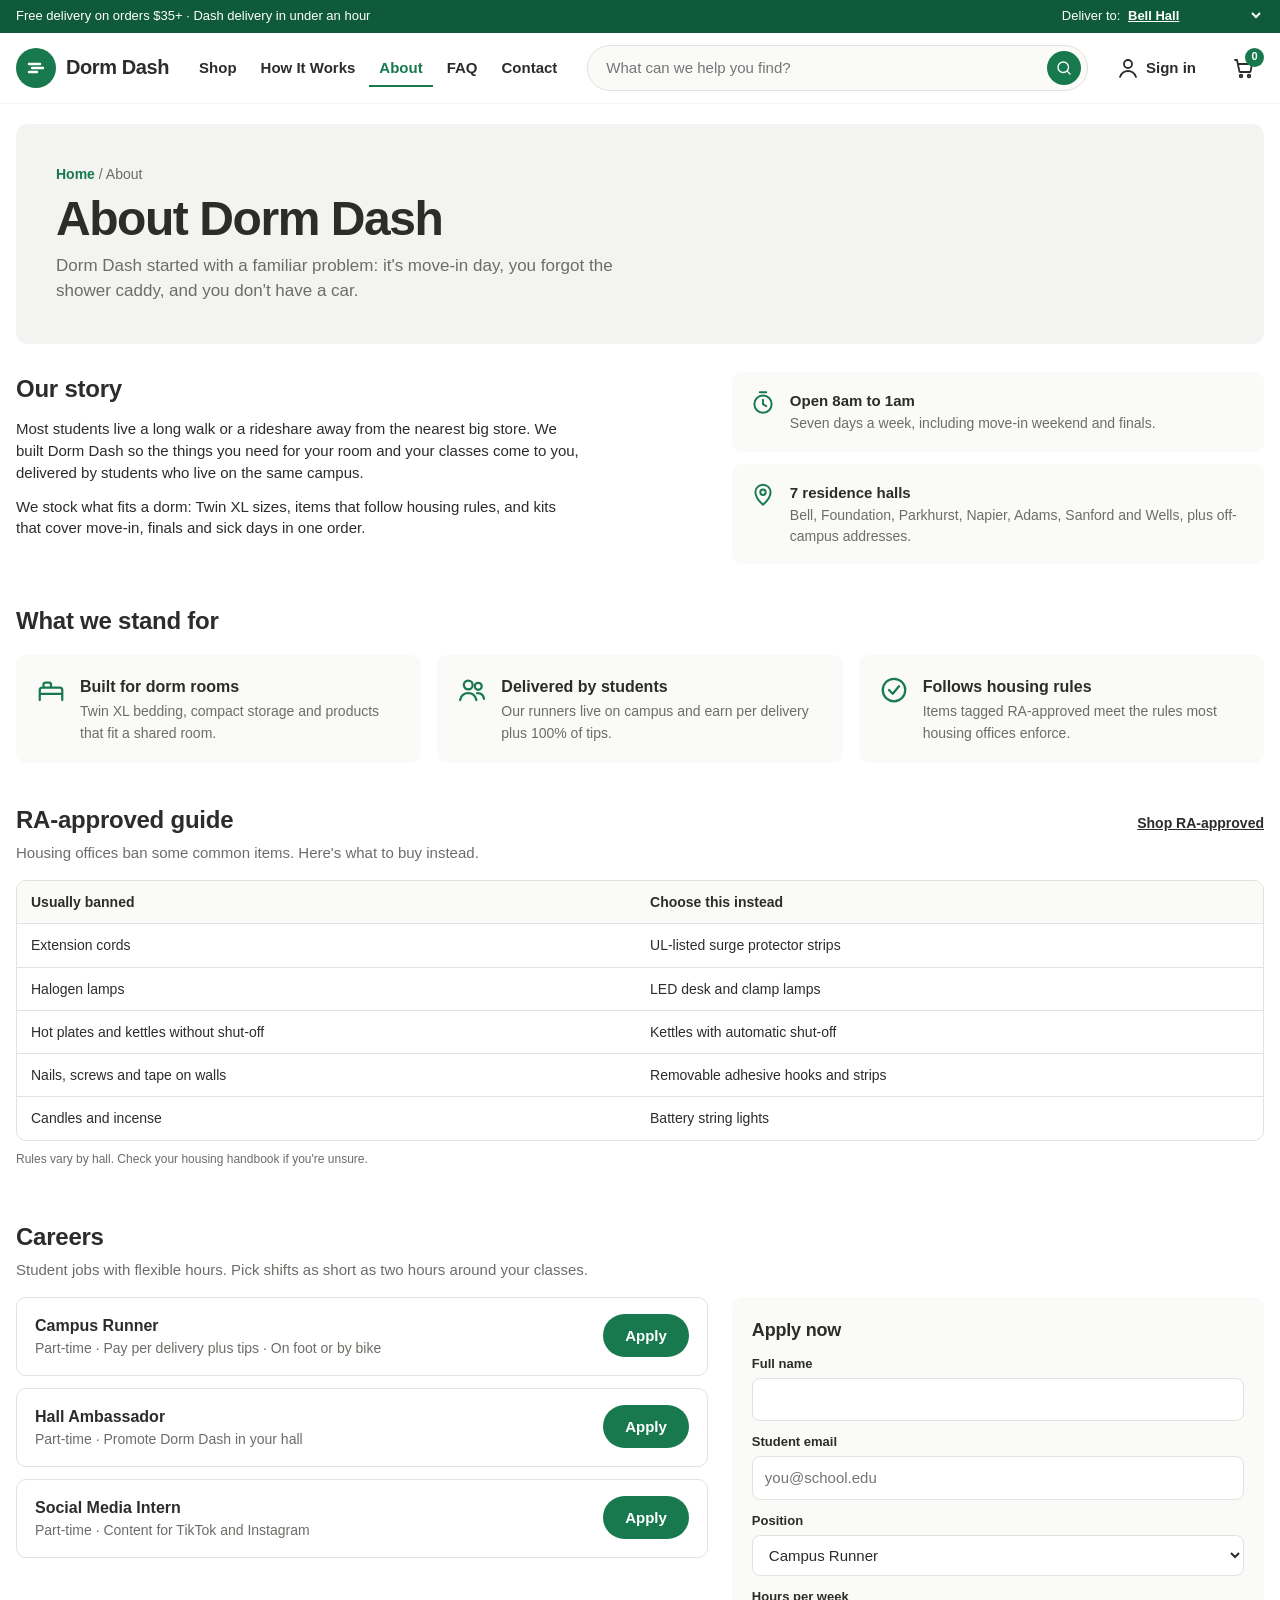
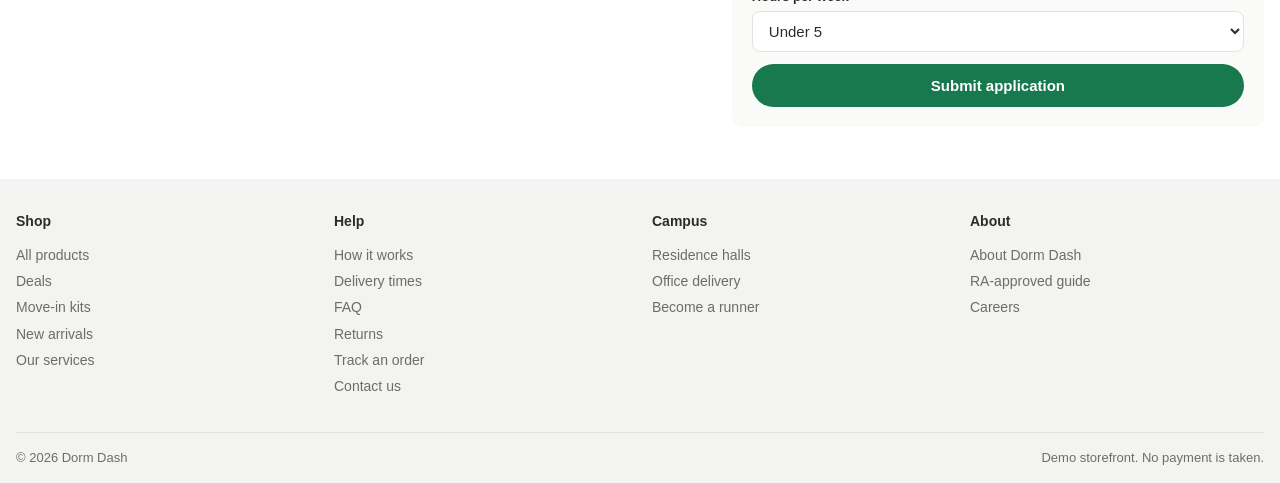
==== about.html @ a3e80024 "Add files via upload" ====
<!doctype html>
<html lang="en">
<head>
<meta charset="utf-8">
<meta name="viewport" content="width=device-width, initial-scale=1, viewport-fit=cover">
<title>About | Dorm Dash</title>
<meta name="description" content="Dorm Dash delivers dorm and office essentials to students, using student runners who live on campus.">
<meta name="theme-color" content="#0F5A39">
<link rel="icon" href="data:image/svg+xml,%3Csvg xmlns='http://www.w3.org/2000/svg' viewBox='0 0 24 24'%3E%3Ccircle cx='12' cy='12' r='12' fill='%2318794E'/%3E%3Cpath d='M5 8h11M8 12h11M5 16h8' stroke='white' stroke-width='2.4' stroke-linecap='round'/%3E%3C/svg%3E">
<link rel="stylesheet" href="style.css?v=3">
</head>
<body data-page="about">

<div class="util">
  <div class="wrap">
    <span class="promo">Free delivery on orders $35+ · Dash delivery in under an hour</span>
    <span><label for="hall">Deliver to:</label> <select id="hall"></select></span>
  </div>
</div>

<header>
  <div class="wrap head">
    <a class="logo" href="index.html" aria-label="Dorm Dash home">
      <span class="mark"><svg viewBox="0 0 24 24" fill="none" stroke="#fff" stroke-width="2.4" stroke-linecap="round" aria-hidden="true"><path d="M5 8h11M8 12h11M5 16h8"/></svg></span>
      <b>Dorm Dash</b>
    </a>
    <nav class="nav" id="nav" aria-label="Main"><a href="products.html">Shop</a><a href="how-it-works.html">How It Works</a><a href="about.html" aria-current="page">About</a><a href="faq.html">FAQ</a><a href="contact.html">Contact</a></nav>
    <form class="search" id="searchForm" role="search">
      <label for="q" class="sr">Search products</label>
      <input id="q" type="search" placeholder="What can we help you find?" autocomplete="off">
      <button aria-label="Search"><svg class="icon" style="width:18px;height:18px" viewBox="0 0 24 24" aria-hidden="true"><circle cx="11" cy="11" r="7"/><path d="m20 20-3.5-3.5"/></svg></button>
    </form>
    <button class="acct" id="acct"><svg class="icon" viewBox="0 0 24 24" aria-hidden="true"><circle cx="12" cy="8" r="4"/><path d="M4 21c1.5-4 4.5-6 8-6s6.5 2 8 6"/></svg><span id="acctLabel">Sign in</span></button>
    <button class="cart-btn" id="openCart" aria-label="Open cart"><svg class="icon" viewBox="0 0 24 24" aria-hidden="true"><path d="M3 4h2l2.4 11.2a1 1 0 0 0 1 .8h9.2a1 1 0 0 0 1-.8L20 8H6.2"/><circle cx="9" cy="20" r="1.3"/><circle cx="17" cy="20" r="1.3"/></svg><span class="count num" id="cartCount">0</span></button>
    <button class="menu-btn" id="menuBtn" aria-label="Menu" aria-expanded="false" aria-controls="nav"><svg class="icon" viewBox="0 0 24 24" aria-hidden="true"><path d="M4 7h16M4 12h16M4 17h16"/></svg></button>
  </div>
</header>

<main class="wrap">
<section class="phero">
  <div class="crumb"><a href="index.html">Home</a> / About</div>
  <h1>About Dorm Dash</h1>
  <p class="lede">Dorm Dash started with a familiar problem: it's move-in day, you forgot the shower caddy, and you don't have a car.</p>
</section>

<section class="sec" id="story">
  <div class="split">
    <div class="prose">
      <h2 style="font-size:24px">Our story</h2>
      <p>Most students live a long walk or a rideshare away from the nearest big store. We built Dorm Dash so the things you need for your room and your classes come to you, delivered by students who live on the same campus.</p>
      <p>We stock what fits a dorm: Twin XL sizes, items that follow housing rules, and kits that cover move-in, finals and sick days in one order.</p>
    </div>
    <div class="stack">
      <div class="info"><svg class="icon" viewBox="0 0 24 24" aria-hidden="true"><circle cx="12" cy="13" r="8"/><path d="M12 9v4l3 2M9 2h6"/></svg><div><b>Open 8am to 1am</b><span>Seven days a week, including move-in weekend and finals.</span></div></div>
      <div class="info"><svg class="icon" viewBox="0 0 24 24" aria-hidden="true"><path d="M12 21s-7-6.2-7-11.5a7 7 0 0 1 14 0C19 14.8 12 21 12 21z"/><circle cx="12" cy="9.5" r="2.5"/></svg><div><b>7 residence halls</b><span>Bell, Foundation, Parkhurst, Napier, Adams, Sanford and Wells, plus off-campus addresses.</span></div></div>
    </div>
  </div>
</section>

<section class="sec">
  <div class="sec-head"><h2>What we stand for</h2></div>
  <div class="values">
    <div class="perk"><svg class="icon" viewBox="0 0 24 24" aria-hidden="true"><path d="M3 18v-6a2 2 0 0 1 2-2h14a2 2 0 0 1 2 2v6M3 15h18M3 18v2M21 18v2M6 10V7.5A1.5 1.5 0 0 1 7.5 6h3A1.5 1.5 0 0 1 12 7.5V10"/></svg><div><b>Built for dorm rooms</b><span>Twin XL bedding, compact storage and products that fit a shared room.</span></div></div>
    <div class="perk"><svg class="icon" viewBox="0 0 24 24" aria-hidden="true"><circle cx="9" cy="8" r="3.5"/><path d="M2.5 20c.8-3.6 3.4-5.5 6.5-5.5s5.7 1.9 6.5 5.5"/><circle cx="17" cy="9" r="2.8"/><path d="M16 14.6c2.8-.2 5 1.4 5.6 4.4"/></svg><div><b>Delivered by students</b><span>Our runners live on campus and earn per delivery plus 100% of tips.</span></div></div>
    <div class="perk"><svg class="icon" viewBox="0 0 24 24" aria-hidden="true"><circle cx="12" cy="12" r="9"/><path d="m8 12 3 3 5-6"/></svg><div><b>Follows housing rules</b><span>Items tagged RA-approved meet the rules most housing offices enforce.</span></div></div>
  </div>
</section>

<section class="sec" id="ra">
  <div class="sec-head"><div><h2>RA-approved guide</h2><p>Housing offices ban some common items. Here's what to buy instead.</p></div><a href="products.html?view=ra">Shop RA-approved</a></div>
  <div class="tbl"><table>
    <thead><tr><th>Usually banned</th><th>Choose this instead</th></tr></thead>
    <tbody>
      <tr><td>Extension cords</td><td>UL-listed surge protector strips</td></tr>
      <tr><td>Halogen lamps</td><td>LED desk and clamp lamps</td></tr>
      <tr><td>Hot plates and kettles without shut-off</td><td>Kettles with automatic shut-off</td></tr>
      <tr><td>Nails, screws and tape on walls</td><td>Removable adhesive hooks and strips</td></tr>
      <tr><td>Candles and incense</td><td>Battery string lights</td></tr>
    </tbody></table></div>
  <p class="note" style="margin-top:10px">Rules vary by hall. Check your housing handbook if you're unsure.</p>
</section>

<section class="sec" id="careers">
  <div class="sec-head"><div><h2>Careers</h2><p>Student jobs with flexible hours. Pick shifts as short as two hours around your classes.</p></div></div>
  <div class="split">
    <div class="roles">
      <div class="role"><div><b>Campus Runner</b><span>Part-time · Pay per delivery plus tips · On foot or by bike</span></div><button class="pill green" data-role="Campus Runner">Apply</button></div>
      <div class="role"><div><b>Hall Ambassador</b><span>Part-time · Promote Dorm Dash in your hall</span></div><button class="pill green" data-role="Hall Ambassador">Apply</button></div>
      <div class="role"><div><b>Social Media Intern</b><span>Part-time · Content for TikTok and Instagram</span></div><button class="pill green" data-role="Social Media Intern">Apply</button></div>
    </div>
    <form class="form panel demo" id="apply" novalidate data-ok="Application received. We'll email you about a quick interview within a few days.">
      <h3 style="font-size:18px">Apply now</h3>
      <div class="field"><label for="rName">Full name</label><input id="rName" required autocomplete="name"></div>
      <div class="field"><label for="rEmail">Student email</label><input id="rEmail" type="email" required placeholder="you@school.edu"></div>
      <div class="field"><label for="rRole">Position</label><select id="rRole"><option>Campus Runner</option><option>Hall Ambassador</option><option>Social Media Intern</option></select></div>
      <div class="field"><label for="rHours">Hours per week</label><select id="rHours"><option>Under 5</option><option>5–10</option><option>10–15</option><option>15+</option></select></div>
      <button class="pill green">Submit application</button>
      <div class="ok" role="status" hidden></div>
    </form>
  </div>
</section>
</main>

<footer>
  <div class="wrap">
    <div class="fcols">
      <div><h4>Shop</h4><a href="products.html">All products</a><a href="products.html?view=deals">Deals</a><a href="products.html?cat=kits">Move-in kits</a><a href="products.html?view=new">New arrivals</a><a href="products.html#services">Our services</a></div>
      <div><h4>Help</h4><a href="how-it-works.html">How it works</a><a href="how-it-works.html#times">Delivery times</a><a href="faq.html">FAQ</a><a href="faq.html#returns">Returns</a><a href="contact.html#track">Track an order</a><a href="contact.html">Contact us</a></div>
      <div><h4>Campus</h4><a href="how-it-works.html#halls">Residence halls</a><a href="how-it-works.html#office">Office delivery</a><a href="about.html#careers">Become a runner</a></div>
      <div><h4>About</h4><a href="about.html">About Dorm Dash</a><a href="about.html#ra">RA-approved guide</a><a href="about.html#careers">Careers</a></div>
    </div>
    <div class="fbase"><span>© 2026 Dorm Dash</span><span>Demo storefront. No payment is taken.</span></div>
  </div>
</footer>

<div class="scrim" id="scrim"></div>
<div class="drawer-clip">
<aside class="drawer" id="drawer" aria-label="Cart" aria-hidden="true">
  <div class="d-head"><h2 id="dTitle">Cart</h2><button class="x" id="closeCart" aria-label="Close">×</button></div>
  <div class="d-body" id="dBody"></div>
  <div class="d-foot" id="dFoot"></div>
</aside>
</div>
<nav class="tabbar" aria-label="Quick links"><a class="tab" href="index.html"><svg class="icon" viewBox="0 0 24 24" aria-hidden="true"><path d="M3 11l9-7 9 7v9a1 1 0 0 1-1 1h-5v-6h-6v6H4a1 1 0 0 1-1-1z"/></svg>Home</a><a class="tab" href="products.html"><svg class="icon" viewBox="0 0 24 24" aria-hidden="true"><rect x="3" y="3" width="7" height="7" rx="1.5"/><rect x="14" y="3" width="7" height="7" rx="1.5"/><rect x="3" y="14" width="7" height="7" rx="1.5"/><rect x="14" y="14" width="7" height="7" rx="1.5"/></svg>Shop</a><a class="tab" href="faq.html"><svg class="icon" viewBox="0 0 24 24" aria-hidden="true"><circle cx="12" cy="12" r="9"/><path d="M9.5 9.5a2.5 2.5 0 1 1 3.5 2.3c-.7.3-1 .9-1 1.7M12 17h.01"/></svg>Help</a><a class="tab" href="contact.html#track"><svg class="icon" viewBox="0 0 24 24" aria-hidden="true"><path d="M3 7h11v9H3zM14 10h4l3 3v3h-7"/><circle cx="7" cy="18" r="2"/><circle cx="17" cy="18" r="2"/></svg>Orders</a><button class="tab" id="tabCart" aria-label="Open cart"><svg class="icon" viewBox="0 0 24 24" aria-hidden="true"><path d="M3 4h2l2.4 11.2a1 1 0 0 0 1 .8h9.2a1 1 0 0 0 1-.8L20 8H6.2"/><circle cx="9" cy="20" r="1.3"/><circle cx="17" cy="20" r="1.3"/></svg>Cart<span class="count num" id="tabCount">0</span></button></nav>
<div class="toast" id="toast" role="status" aria-live="polite"></div>

<script src="app.js?v=3"></script>
</body>
</html>
---- style.css ----
/* Dorm Dash styles. Layout: big-box retail pattern — utility strip, header with wide search, promo banners, category circles, deals rail, filter sidebar + product grid, gray footer */
:root{
  color-scheme:light;
  --bg:#FFFFFF; --gray-1:#FAFAF8; --gray-2:#F3F4F1; --gray-3:#E1E3DE; --text:#2B2D2A; --muted:#6B6E68;
  --green:#18794E; --green-dark:#0F5A39; --green-soft:#E4F2EA; --on-green:#FFFFFF;
  --star:#2B2D2A; --sale:#18794E; --focus:#18794E;
  --shadow:0 2px 10px rgba(30,35,30,.10);
  --f:"Helvetica Neue",Helvetica,Arial,system-ui,sans-serif;
}

*{box-sizing:border-box}
body{background:var(--bg);color:var(--text);font-family:var(--f);font-size:15px;line-height:1.45}
h1,h2,h3{margin:0;text-wrap:balance;letter-spacing:-.01em}
a{color:inherit}
button,input,select{font:inherit;color:inherit}
:focus-visible{outline:2px solid var(--focus);outline-offset:2px}
.wrap{max-width:1280px;margin-inline:auto;padding-inline:16px}
.num{font-variant-numeric:tabular-nums}
.sr{position:absolute;width:1px;height:1px;overflow:hidden;clip:rect(0 0 0 0)}

/* Utility strip */
.util{background:var(--green-dark);color:#fff;font-size:13px}
.util .wrap{display:flex;justify-content:space-between;gap:12px;padding-block:7px;flex-wrap:wrap}
.util select{background:transparent;border:0;color:#fff;font-weight:700;cursor:pointer;text-decoration:underline;padding:0}
.util select option{color:#222}

/* Header */
header{position:sticky;top:env(safe-area-inset-top,0px);z-index:30;background:var(--bg);border-bottom:1px solid var(--gray-2)}
.head{display:flex;align-items:center;gap:20px;padding-block:12px}
.logo{display:flex;align-items:center;gap:10px;text-decoration:none;flex:none}
.mark{width:40px;height:40px;border-radius:50%;background:var(--green);display:grid;place-items:center}
.mark svg{width:24px;height:24px}
.logo b{font-size:20px;font-weight:800;letter-spacing:-.02em;color:var(--text)}
.nav{display:flex;gap:4px}
.nav a{text-decoration:none;font-weight:600;padding:8px 10px;border-radius:6px;white-space:nowrap}
.nav a:hover{background:var(--gray-1)}
.search{flex:1;display:flex;align-items:center;background:var(--gray-1);border:1px solid var(--gray-3);border-radius:999px;padding:0 6px 0 18px;min-width:0}
.search input{flex:1;border:0;background:transparent;padding:11px 0;outline:none;min-width:0}
.search button{border:0;background:var(--green);color:var(--on-green);width:34px;height:34px;border-radius:50%;display:grid;place-items:center;cursor:pointer}
.search:focus-within{border-color:var(--green)}
.acct,.cart-btn{display:flex;align-items:center;gap:6px;background:none;border:0;cursor:pointer;font-weight:600;padding:8px;border-radius:6px;flex:none;text-decoration:none}
.acct:hover,.cart-btn:hover{background:var(--gray-1)}
.cart-btn{position:relative}
.cart-btn .count{position:absolute;top:0;right:0;background:var(--green);color:var(--on-green);font-size:11px;font-weight:800;min-width:19px;height:19px;border-radius:999px;display:grid;place-items:center;padding:0 4px}
.icon{width:24px;height:24px;fill:none;stroke:currentColor;stroke-width:1.8;stroke-linecap:round;stroke-linejoin:round}
@media (max-width:640px){.head{flex-wrap:wrap;gap:10px}.search{order:5;flex-basis:100%}.acct span{display:none}.logo{margin-right:auto}}

/* Hero banners */
.banners{display:grid;grid-template-columns:2fr 1fr;gap:16px;padding-block:20px}
.ban{border-radius:12px;padding:clamp(22px,4vw,44px);display:flex;flex-direction:column;justify-content:center;gap:12px;min-height:240px;position:relative;overflow:hidden;min-width:0}
.ban.main{background:var(--green);color:var(--on-green)}
.ban.side{background:var(--gray-2)}
.ban .kicker{font-size:13px;font-weight:700;letter-spacing:.06em;text-transform:uppercase;opacity:.9}
.ban h1{font-size:clamp(32px,4.6vw,56px);font-weight:800;line-height:1;letter-spacing:-.03em;max-width:13ch}
.ban h2{font-size:clamp(24px,2.6vw,32px);font-weight:800;line-height:1.05}
.ban p{margin:0;max-width:40ch;opacity:.92}
.ban .deco{position:absolute;right:-40px;bottom:-40px;width:240px;height:240px;border-radius:50%;border:34px solid rgba(255,255,255,.14)}
.ban .deco.two{right:60px;bottom:-110px;width:180px;height:180px;border-width:24px}
.pill{align-self:flex-start;border:0;border-radius:999px;padding:11px 22px;font-weight:700;cursor:pointer;text-decoration:none}
.pill.white{background:#fff;color:#14552F}
.pill.green{background:var(--green);color:var(--on-green)}
.pill:hover{filter:brightness(.95)}
@media (max-width:760px){.banners{grid-template-columns:1fr}.ban{min-height:0}}

/* Section heads */
.sec{padding-block:20px}
.sec-head{display:flex;justify-content:space-between;align-items:baseline;gap:12px;margin-bottom:16px}
.sec-head h2{font-size:24px;font-weight:800}
.sec-head a{font-weight:600;font-size:14px}

/* Category circles */
.circles{display:grid;grid-template-columns:repeat(8,1fr);gap:12px;overflow-x:auto}
.circ{display:grid;justify-items:center;gap:8px;background:none;border:0;cursor:pointer;text-align:center;font-weight:600;font-size:14px;min-width:84px}
.circ .disc{width:100%;max-width:120px;aspect-ratio:1;border-radius:50%;background:var(--gray-1);display:grid;place-items:center;transition:background .15s}
.circ .disc svg{width:42%;height:42%;fill:none;stroke:var(--green);stroke-width:1.5;stroke-linecap:round;stroke-linejoin:round}
.circ:hover .disc,.circ[aria-pressed="true"] .disc{background:var(--green-soft)}
.circ[aria-pressed="true"]{text-decoration:underline;text-underline-offset:4px}
@media (max-width:860px){.circles{grid-template-columns:repeat(8,96px);padding-bottom:6px}}

/* Deals rail */
.rail{display:grid;grid-auto-flow:column;grid-auto-columns:minmax(200px,1fr);gap:16px;overflow-x:auto;padding-bottom:8px;scroll-snap-type:x mandatory}
.rail .card{scroll-snap-align:start}
.rail,.circles,.tbl{contain:paint}

/* Shop layout */
.shop{display:grid;grid-template-columns:230px 1fr;gap:28px;padding-block:12px 40px}
.filters{display:grid;gap:22px;align-content:start;position:sticky;top:90px}
.filters h3{font-size:15px;font-weight:800;margin-bottom:10px}
.fopt{display:flex;align-items:center;gap:10px;padding:5px 0;cursor:pointer;font-size:14px}
.fopt input{accent-color:var(--green);width:17px;height:17px}
.fopt .n{color:var(--muted);margin-left:auto;font-size:13px}
.results-bar{display:flex;justify-content:space-between;align-items:center;gap:12px;margin-bottom:16px;flex-wrap:wrap}
.results-bar h2{font-size:22px;font-weight:800}
.results-bar .count{color:var(--muted);font-size:14px;font-weight:400;margin-left:6px}
.sort{display:flex;align-items:center;gap:8px;font-size:14px}
.sort select{border:1px solid var(--gray-3);border-radius:8px;padding:8px 10px;background:var(--bg)}
.grid{display:grid;grid-template-columns:repeat(auto-fill,minmax(200px,1fr));gap:24px 18px}
@media (max-width:860px){
  .shop{grid-template-columns:1fr}
  .filters{position:static;grid-template-columns:1fr 1fr;gap:14px;background:var(--gray-1);border-radius:10px;padding:14px}
}
@media (max-width:480px){.grid{grid-template-columns:1fr 1fr;gap:20px 12px}}

/* Product card */
.card{display:flex;flex-direction:column;gap:6px;min-width:0}
.img{aspect-ratio:1;max-width:100%;background:var(--gray-1);border-radius:8px;display:grid;place-items:center;position:relative}
.img svg{width:44%;height:44%;fill:none;stroke:var(--text);stroke-width:1.2;stroke-linecap:round;stroke-linejoin:round;opacity:.75}
.img svg.art{width:82%;height:82%;fill:none;stroke:none;opacity:1}
.line .mini svg.art{width:60px;height:60px;fill:none;stroke:none}
.flag{position:absolute;left:8px;top:8px;font-size:11px;font-weight:700;padding:3px 7px;border-radius:4px;background:var(--bg);border:1px solid var(--gray-3)}
.flag.ra{border-color:var(--green);color:var(--green)}
.spec{position:absolute;left:8px;bottom:8px;font-size:11px;color:var(--muted);background:var(--bg);padding:2px 6px;border-radius:4px}
.price{display:flex;align-items:baseline;gap:8px;flex-wrap:wrap;margin-top:4px}
.price b{font-size:19px;font-weight:800}
.price b.sale{color:var(--sale)}
.price s{color:var(--muted);font-size:13px}
.price .tag{font-size:12px;font-weight:700;color:var(--sale)}
.card h3{font-size:14px;font-weight:400;line-height:1.35}
.card .desc{margin:0;font-size:12px;color:var(--muted);line-height:1.4;display:-webkit-box;-webkit-line-clamp:3;-webkit-box-orient:vertical;overflow:hidden}
.card .brand{font-size:12px;color:var(--muted)}
.stars{display:flex;align-items:center;gap:6px;font-size:12px;color:var(--muted)}
.stars .s{position:relative;font-size:13px;letter-spacing:1px;color:var(--gray-3);line-height:1}
.stars .s i{position:absolute;inset:0;overflow:hidden;color:var(--star);font-style:normal;white-space:nowrap}
.ship{font-size:12px;color:var(--muted)}
.ship b{color:var(--text)}
.add{margin-top:6px;border:0;background:var(--green);color:var(--on-green);font-weight:700;border-radius:999px;padding:10px;cursor:pointer;width:100%}
.add:hover{background:var(--green-dark);color:#fff}
.add.done{background:var(--text);color:var(--bg)}
.empty{grid-column:1/-1;padding:40px 16px;text-align:center;color:var(--muted);background:var(--gray-1);border-radius:10px}

/* Perks */
.perks{display:grid;grid-template-columns:repeat(3,1fr);gap:16px}
.perk{background:var(--gray-1);border-radius:10px;padding:20px;display:flex;gap:14px;align-items:flex-start;min-width:0}
.perk .icon{color:var(--green);flex:none;width:30px;height:30px}
.perk b{display:block;font-size:16px;margin-bottom:2px}
.perk span{color:var(--muted);font-size:14px}
@media (max-width:760px){.perks{grid-template-columns:1fr}}

footer{background:var(--gray-2);margin-top:32px}
.fcols{display:grid;grid-template-columns:repeat(4,1fr);gap:24px;padding-block:32px}
.fcols h4{margin:0 0 10px;font-size:14px}
.fcols a{display:block;text-decoration:none;color:var(--muted);font-size:14px;padding:3px 0}
.fcols a:hover{color:var(--text);text-decoration:underline}
.fbase{border-top:1px solid var(--gray-3);padding-block:16px;font-size:13px;color:var(--muted);display:flex;justify-content:space-between;gap:12px;flex-wrap:wrap}
@media (max-width:640px){.fcols{grid-template-columns:1fr 1fr}}

/* Drawer */
.scrim{position:fixed;inset:0;background:rgba(10,14,10,.5);z-index:40;opacity:0;pointer-events:none;transition:opacity .2s}
.scrim.open{opacity:1;pointer-events:auto}
.drawer-clip{position:fixed;inset:0;overflow:hidden;pointer-events:none;z-index:50}
.drawer{position:absolute;pointer-events:auto;top:0;right:0;bottom:0;width:min(440px,100%);background:var(--bg);z-index:50;display:flex;flex-direction:column;transform:translateX(105%);transition:transform .25s ease;box-shadow:var(--shadow);padding-top:env(safe-area-inset-top,0px);padding-bottom:env(safe-area-inset-bottom,0px)}
.drawer.open{transform:none}
.d-head{display:flex;justify-content:space-between;align-items:center;padding:16px 20px;border-bottom:1px solid var(--gray-2)}
.d-head h2{font-size:20px;font-weight:800}
.x{border:0;background:var(--gray-1);border-radius:50%;width:36px;height:36px;cursor:pointer;font-size:20px;line-height:1}
.d-body{flex:1;overflow-y:auto;padding:16px 20px;display:grid;gap:16px;align-content:start}
.d-foot{border-top:1px solid var(--gray-2);padding:16px 20px;display:grid;gap:12px;background:var(--gray-1)}
.line{display:grid;grid-template-columns:64px 1fr auto;gap:12px;align-items:start;padding-bottom:16px;border-bottom:1px solid var(--gray-2)}
.line .mini{width:64px;height:64px;border-radius:6px;background:var(--gray-1);display:grid;place-items:center}
.line .mini svg{width:30px;height:30px;fill:none;stroke:var(--text);stroke-width:1.4;stroke-linecap:round;stroke-linejoin:round}
.line b{font-size:14px;font-weight:600;display:block;line-height:1.3}
.line .unit{font-size:12px;color:var(--muted)}
.qty{display:flex;align-items:center;border:1px solid var(--gray-3);border-radius:999px;margin-top:8px;width:max-content}
.qty button{border:0;background:transparent;width:32px;height:30px;cursor:pointer;font-weight:700}
.qty span{min-width:22px;text-align:center;font-size:13px}
.line-total{font-weight:800;font-size:15px}
.progress{background:var(--green-soft);border-radius:8px;padding:12px 14px;font-size:14px}
.pbar{height:6px;border-radius:3px;background:var(--gray-3);margin-top:8px;overflow:hidden}
.pbar i{display:block;height:100%;background:var(--green);transition:width .3s}
.speed{display:grid;grid-template-columns:1fr 1fr;gap:8px}
.speed label{border:1.5px solid var(--gray-3);background:var(--bg);border-radius:8px;padding:10px 12px;cursor:pointer;font-size:13px;display:grid;gap:2px;position:relative}
.speed input{position:absolute;opacity:0;pointer-events:none}
.speed label:has(input:checked){border-color:var(--green);box-shadow:inset 0 0 0 1px var(--green)}
.speed label:has(input:focus-visible){outline:2px solid var(--focus);outline-offset:2px}
.speed b{font-size:14px}
.note{font-size:12px;color:var(--muted)}
.sum{display:grid;gap:4px;font-size:14px}
.sum div{display:flex;justify-content:space-between}
.sum .total{font-weight:800;font-size:18px;margin-top:6px;padding-top:8px;border-top:1px solid var(--gray-3)}
.wide{width:100%;justify-content:center;display:flex;padding:13px}
.ghost{background:var(--bg);color:var(--text);border:1.5px solid var(--gray-3)}
.form{display:grid;gap:12px}
.field{display:grid;gap:4px}
.field label{font-size:13px;font-weight:700}
.field input,.field select{border:1.5px solid var(--gray-3);border-radius:8px;padding:10px 12px;background:var(--bg);width:100%}
.field input:focus,.field select:focus{border-color:var(--green);outline:none}
.err{color:#C0392B;font-size:12px}
.row2{display:grid;grid-template-columns:1.4fr 1fr;gap:10px}
.confirm{text-align:center;padding:20px 4px;display:grid;gap:10px;justify-items:center}
.confirm .check{width:60px;height:60px;border-radius:50%;background:var(--green);display:grid;place-items:center;color:var(--on-green);font-size:30px}
.confirm h3{font-size:24px;font-weight:800}
.slip{width:100%;text-align:left;background:var(--gray-1);border-radius:8px;padding:14px;display:grid;gap:6px;font-size:14px}
.slip div{display:flex;justify-content:space-between;gap:12px}


/* Lock the page to the screen width (no sideways drift on phones) */
html,body{max-width:100%;overflow-x:hidden;overscroll-behavior-x:none}
@supports (overflow:clip){html,body{overflow-x:clip}}
.drawer{visibility:hidden;transition:transform .25s ease,visibility 0s linear .25s}
.drawer.open{visibility:visible;transition:transform .25s ease,visibility 0s}

/* Phone + laptop tuning */
.tabbar,.filter-btn{display:none}
@media (min-width:1200px){.grid{grid-template-columns:repeat(5,1fr)}}
@media (max-width:960px){
  .tabbar{display:grid;grid-template-columns:repeat(5,1fr);position:fixed;left:0;right:0;bottom:0;z-index:35;background:var(--bg);border-top:1px solid var(--gray-3);padding:6px 4px calc(6px + env(safe-area-inset-bottom,0px));box-shadow:0 -2px 10px rgba(30,35,30,.06)}
  .tab{display:grid;justify-items:center;gap:2px;font-size:11px;font-weight:600;color:var(--muted);text-decoration:none;background:none;border:0;padding:4px 0;cursor:pointer;position:relative;min-height:44px}
  .tab .icon{width:23px;height:23px;color:var(--text)}
  .tab .count{position:absolute;top:0;left:calc(50% + 4px);background:var(--green);color:var(--on-green);font-size:10px;font-weight:800;min-width:17px;height:17px;border-radius:999px;display:grid;place-items:center;padding:0 4px}
  body{padding-bottom:calc(66px + env(safe-area-inset-bottom,0px))}
  .toast{bottom:calc(84px + env(safe-area-inset-bottom,0px))}
}
@media (max-width:860px){
  .filter-btn{display:inline-flex;align-items:center;gap:6px;padding:8px 16px}
  .filters{display:none}
  .filters.show{display:grid}
  .results-bar h2{flex-basis:100%}
  .results-bar{gap:10px}
}
@media (max-width:640px){
  .util .promo{display:none}
  .util .wrap{justify-content:center}
  .head{padding-block:10px}
  .mark{width:34px;height:34px}
  .logo b{font-size:18px}
  .cart-btn{display:none}
  .banners{padding-block:12px;gap:12px}
  .ban{padding:22px;gap:10px}
  .ban h1{font-size:34px}
  .ban .deco{width:150px;height:150px;border-width:22px;right:-50px;bottom:-50px}
  .ban .deco.two{display:none}
  .sec{padding-block:14px}
  .sec-head{margin-bottom:12px}
  .sec-head h2{font-size:20px}
  .circles{grid-template-columns:repeat(8,74px);gap:10px}
  .circ{min-width:74px;font-size:12px}
  .rail{grid-auto-columns:46%;gap:12px}
  .card .desc{-webkit-line-clamp:2}
  .price b{font-size:17px}
  .card h3{font-size:13px}
  .add{padding:11px 8px}
  .results-bar h2{font-size:19px}
  .qty button{width:40px;height:36px}
  .perk{padding:16px}
  .fcols{padding-block:24px;gap:20px}
  .fcols a{padding:6px 0}
  input,select,textarea{font-size:16px!important}
  .page{padding-block:16px 32px}
  .panel{padding:16px}
}

/* Info pages */
.page{padding-block:24px 40px}
.page > *{max-width:880px}
.crumb{font-size:14px;color:var(--muted);margin-bottom:14px}
.crumb a{color:var(--green);font-weight:600;text-decoration:none}
.crumb a:hover{text-decoration:underline}
.page h1{font-size:clamp(28px,4vw,40px);font-weight:800;margin-bottom:10px}
.page .lede{color:var(--muted);font-size:17px;max-width:62ch;margin:0 0 24px}
.page h2{font-size:20px;font-weight:800;margin:30px 0 10px}
.page p,.page li{max-width:68ch}
.page ul{padding-left:20px;display:grid;gap:8px}
.tbl{overflow-x:auto;border:1px solid var(--gray-3);border-radius:10px}
.tbl table{border-collapse:collapse;width:100%;font-size:14px;min-width:460px}
.tbl th,.tbl td{text-align:left;padding:11px 14px;border-bottom:1px solid var(--gray-3)}
.tbl tr:last-child td{border-bottom:0}
.tbl th{background:var(--gray-1);font-weight:700}
.hall-list{display:grid;grid-template-columns:repeat(auto-fill,minmax(210px,1fr));gap:12px}
.hall{background:var(--gray-1);border-radius:10px;padding:16px;display:grid;gap:6px;align-content:start}
.hall b{font-size:16px}
.hall span{color:var(--muted);font-size:14px}
.hall.sel{box-shadow:inset 0 0 0 2px var(--green)}
.hall .pill{padding:8px 16px;font-size:14px;margin-top:6px}
.panel{background:var(--gray-1);border-radius:12px;padding:20px;max-width:540px}
.ok{background:var(--green-soft);color:var(--text);border-radius:8px;padding:12px 14px;font-size:14px}
.ok.bad{background:#FCE9E6;color:#8A2318}
.track-steps{display:grid;grid-template-columns:repeat(4,1fr);gap:6px;margin-top:12px}
.track-steps span{font-size:12px;color:var(--muted);border-top:4px solid var(--gray-3);padding-top:6px}
.track-steps span.on{border-color:var(--green);color:var(--text);font-weight:700}
.order-card{background:var(--bg);border:1px solid var(--gray-3);border-radius:10px;padding:16px;display:grid;gap:4px;margin-top:12px}
.roles{display:grid;gap:12px}
.role{border:1px solid var(--gray-3);border-radius:10px;padding:16px 18px;display:flex;justify-content:space-between;gap:12px;flex-wrap:wrap;align-items:center}
.role b{display:block;font-size:16px}
.role span{color:var(--muted);font-size:14px}
.inline{display:flex;gap:10px;flex-wrap:wrap}
.inline input{flex:1;min-width:180px;border:1.5px solid var(--gray-3);border-radius:999px;padding:10px 16px;background:var(--bg)}

.toast{position:fixed;left:50%;visibility:hidden;bottom:calc(20px + env(safe-area-inset-bottom,0px));transform:translate(-50%,160%);background:var(--text);color:var(--bg);padding:11px 18px;border-radius:8px;font-weight:600;font-size:14px;z-index:60;transition:transform .25s;max-width:calc(100% - 32px);white-space:nowrap;overflow:hidden;text-overflow:ellipsis}
.toast.show{transform:translate(-50%,0);visibility:visible}
@media (prefers-reduced-motion:reduce){*{transition:none!important}}

/* ===== Multi-page additions ===== */
body{margin:0}
img{max-width:100%}
[hidden]{display:none!important}
textarea{font:inherit;color:inherit}
[id]{scroll-margin-top:130px}

/* Main nav + phone menu */
.nav a[aria-current="page"]{color:var(--green);box-shadow:inset 0 -2px 0 var(--green);border-radius:0}
.menu-btn{display:none;background:none;border:0;width:42px;height:42px;border-radius:8px;cursor:pointer;place-items:center;flex:none}
.menu-btn:hover{background:var(--gray-1)}
@media (max-width:1100px){
  .menu-btn{display:grid}
  .nav{display:none;position:absolute;left:0;right:0;top:100%;background:var(--bg);border-bottom:1px solid var(--gray-3);box-shadow:var(--shadow);flex-direction:column;gap:0;padding:4px 16px 12px}
  .nav.open{display:flex}
  .nav a{padding:14px 4px;border-bottom:1px solid var(--gray-2);border-radius:0;font-size:16px}
  .nav a:last-child{border-bottom:0}
  .nav a[aria-current="page"]{box-shadow:none;font-weight:800}
}
@media (max-width:640px){.acct{padding:8px 6px}}
.tab[aria-current="page"],.tab[aria-current="page"] .icon{color:var(--green)}

/* Category circles are links now */
a.circ{text-decoration:none;color:inherit}
.circ[aria-current] .disc{background:var(--green-soft)}
.circ[aria-current]{text-decoration:underline;text-underline-offset:4px}
.linkbtn{background:none;border:0;padding:0;color:var(--green);font-weight:700;text-decoration:underline;cursor:pointer}

/* Inner page header band */
.phero{background:var(--gray-2);border-radius:12px;padding:clamp(22px,4vw,40px);margin-block:20px 8px;display:grid;gap:10px}
.phero .crumb{margin:0}
.phero h1{font-size:clamp(30px,4.4vw,48px);font-weight:800;letter-spacing:-.03em;line-height:1.05;max-width:20ch}
.phero .lede{margin:0;color:var(--muted);font-size:17px;max-width:60ch}
.crumb{font-size:14px;color:var(--muted)}
.crumb a{color:var(--green);font-weight:600;text-decoration:none}
.crumb a:hover{text-decoration:underline}

/* Prose blocks */
.prose{max-width:68ch;display:grid;gap:12px}
.prose p{margin:0}
.prose ul{margin:0;padding-left:20px;display:grid;gap:8px}
.sec-head p{margin:4px 0 0;color:var(--muted);font-size:15px}
.sec-head > div{min-width:0}
.sec-head{flex-wrap:wrap}

/* Numbered steps (a real sequence) */
.steps{display:grid;grid-template-columns:repeat(4,1fr);gap:16px;list-style:none;margin:0;padding:0;counter-reset:step}
.step{background:var(--gray-1);border-radius:10px;padding:20px;display:grid;gap:8px;align-content:start;counter-increment:step;min-width:0}
.step::before{content:counter(step);width:34px;height:34px;border-radius:50%;background:var(--green);color:var(--on-green);display:grid;place-items:center;font-weight:800}
.step b{font-size:17px}
.step span{color:var(--muted);font-size:14px}
@media (max-width:900px){.steps{grid-template-columns:1fr 1fr}}
@media (max-width:520px){.steps{grid-template-columns:1fr}}

/* Service cards on the shop page */
.services{display:grid;grid-template-columns:repeat(4,1fr);gap:16px}
.svc{border:1px solid var(--gray-3);border-radius:10px;padding:20px;display:grid;gap:8px;align-content:start;min-width:0}
.svc .icon{color:var(--green);width:30px;height:30px}
.svc b{font-size:16px}
.svc .cost{font-size:20px;font-weight:800}
.svc span{color:var(--muted);font-size:14px}
@media (max-width:1000px){.services{grid-template-columns:1fr 1fr}}
@media (max-width:520px){.services{grid-template-columns:1fr}}

/* Two-column layouts */
.split{display:grid;grid-template-columns:minmax(0,1.3fr) minmax(0,1fr);gap:24px;align-items:start}
@media (max-width:860px){.split{grid-template-columns:1fr}}
.stack{display:grid;gap:12px}
.info{background:var(--gray-1);border-radius:10px;padding:18px;display:flex;gap:14px;align-items:flex-start}
.info .icon{color:var(--green);flex:none;width:26px;height:26px}
.info b{display:block;font-size:15px;margin-bottom:2px}
.info span{color:var(--muted);font-size:14px}
.big{font-size:18px;font-weight:800;color:var(--text)!important;user-select:all}
.field textarea{border:1.5px solid var(--gray-3);border-radius:8px;padding:10px 12px;background:var(--bg);width:100%;min-height:110px;resize:vertical}
.field textarea:focus{border-color:var(--green);outline:none}
.panel{max-width:none}

/* FAQ */
.faq-tools{display:flex;gap:10px;flex-wrap:wrap;margin-top:6px}
.faq-tools input{flex:1;min-width:0;max-width:460px;border:1.5px solid var(--gray-3);border-radius:999px;padding:11px 18px;background:var(--bg)}
.faq-tools input:focus{border-color:var(--green);outline:none}
.jump{display:flex;gap:8px;flex-wrap:wrap;margin-top:4px}
.jump a{font-size:14px;font-weight:600;text-decoration:none;border:1px solid var(--gray-3);background:var(--bg);border-radius:999px;padding:6px 12px}
.jump a:hover{border-color:var(--green);color:var(--green)}
.faq-group{max-width:860px}
.faq-group h2{font-size:20px;font-weight:800;margin:0 0 6px}
.faq-item{border-bottom:1px solid var(--gray-3)}
.faq-item summary{cursor:pointer;font-weight:700;font-size:16px;padding:16px 32px 16px 0;list-style:none;position:relative}
.faq-item summary::-webkit-details-marker{display:none}
.faq-item summary::after{content:"+";position:absolute;right:4px;top:12px;font-size:22px;font-weight:400;color:var(--green)}
.faq-item[open] summary::after{content:"−"}
.faq-item p{margin:0 0 16px;color:var(--muted);max-width:68ch}
.faq-item a{color:var(--green);font-weight:600}

/* Values cards */
.values{display:grid;grid-template-columns:repeat(3,1fr);gap:16px}
@media (max-width:760px){.values{grid-template-columns:1fr}}

/* Call-to-action band */
.cta{background:var(--green);color:var(--on-green);border-radius:12px;padding:clamp(22px,4vw,36px);display:flex;justify-content:space-between;align-items:center;gap:16px;flex-wrap:wrap;margin-block:20px}
.cta h2{font-size:clamp(22px,2.6vw,28px);font-weight:800}
.cta p{margin:4px 0 0;opacity:.9}
.cta .btns{display:flex;gap:10px;flex-wrap:wrap}
.pill.outline-w{background:transparent;color:#fff;box-shadow:inset 0 0 0 1.5px rgba(255,255,255,.7)}
.d-foot a.pill{text-align:center}
.info div > span{display:block}
@media (max-width:640px){
  .phero{margin-block:12px 4px;padding:20px}
  .phero h1{font-size:30px}
  .phero .lede{font-size:15px}
  .cta .btns,.cta .btns .pill{width:100%;text-align:center}
}
.info .big{font-size:18px;color:var(--text)}
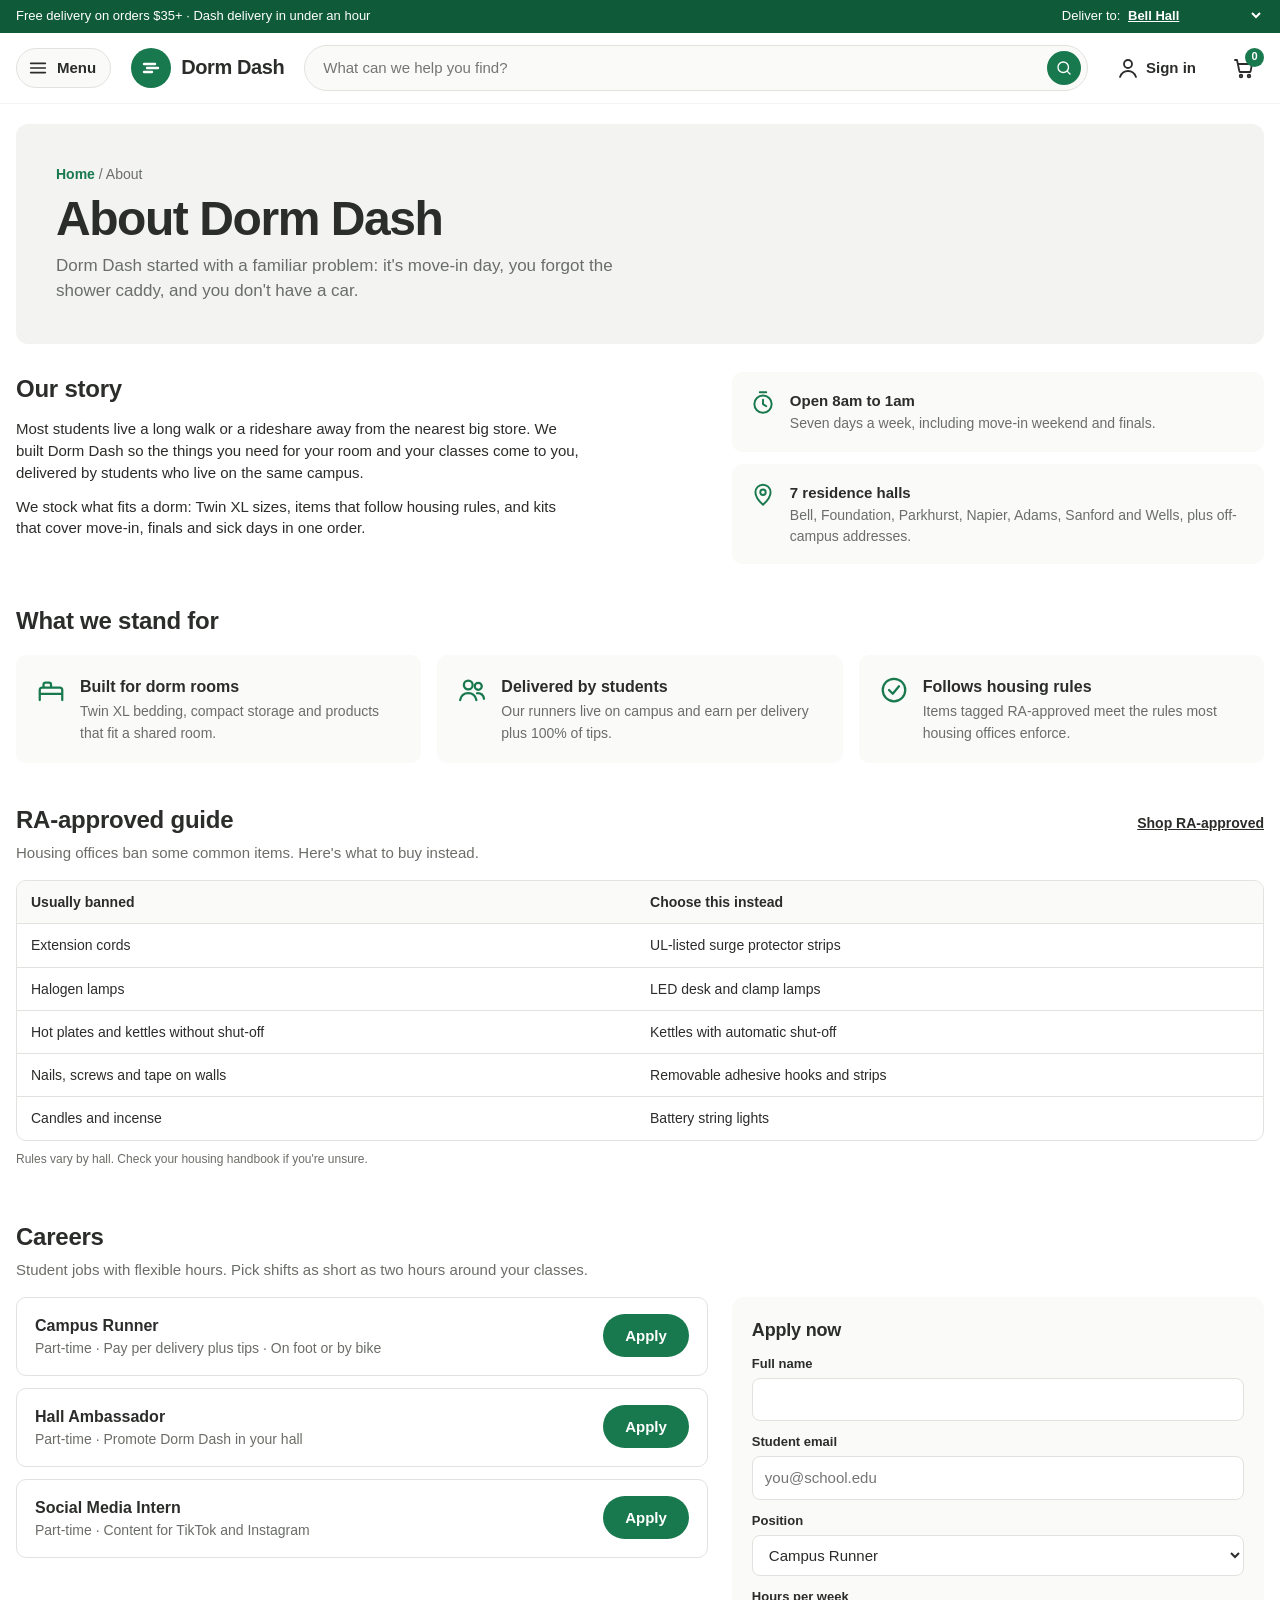
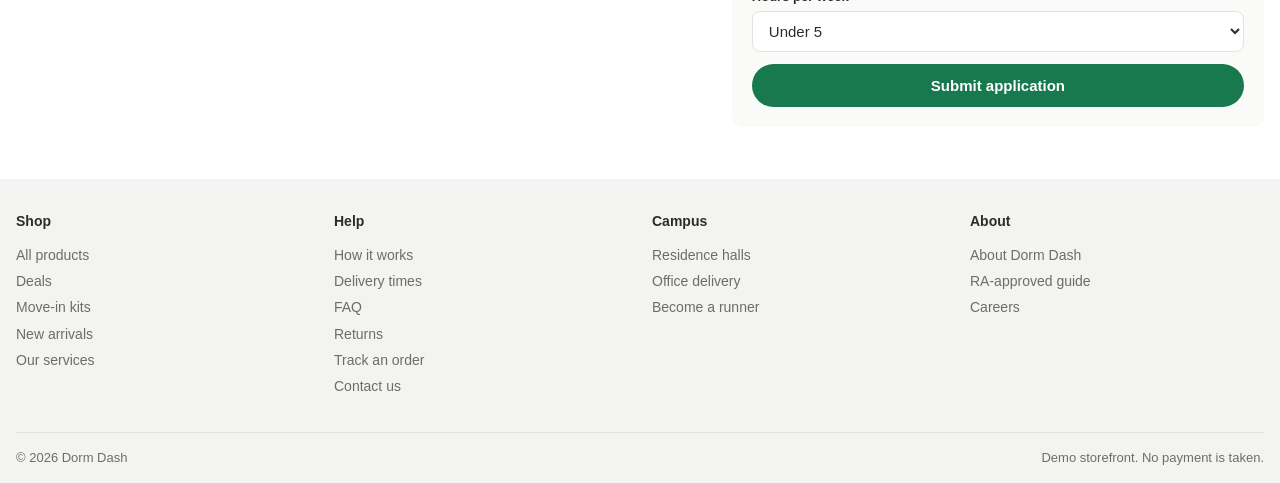
==== commit bcef1551: "Add files via upload" ====
--- a/about.html
+++ b/about.html
@@ -7,7 +7,7 @@
 <meta name="description" content="Dorm Dash delivers dorm and office essentials to students, using student runners who live on campus.">
 <meta name="theme-color" content="#0F5A39">
 <link rel="icon" href="data:image/svg+xml,%3Csvg xmlns='http://www.w3.org/2000/svg' viewBox='0 0 24 24'%3E%3Ccircle cx='12' cy='12' r='12' fill='%2318794E'/%3E%3Cpath d='M5 8h11M8 12h11M5 16h8' stroke='white' stroke-width='2.4' stroke-linecap='round'/%3E%3C/svg%3E">
-<link rel="stylesheet" href="style.css?v=3">
+<link rel="stylesheet" href="style.css?v=4">
 </head>
 <body data-page="about">
 
@@ -20,11 +20,12 @@
 
 <header>
   <div class="wrap head">
+    <button class="menu-btn" id="menuBtn" aria-label="Menu" aria-expanded="false" aria-controls="nav"><svg class="icon" viewBox="0 0 24 24" aria-hidden="true"><path d="M4 7h16M4 12h16M4 17h16"/></svg><span>Menu</span></button>
     <a class="logo" href="index.html" aria-label="Dorm Dash home">
       <span class="mark"><svg viewBox="0 0 24 24" fill="none" stroke="#fff" stroke-width="2.4" stroke-linecap="round" aria-hidden="true"><path d="M5 8h11M8 12h11M5 16h8"/></svg></span>
       <b>Dorm Dash</b>
     </a>
-    <nav class="nav" id="nav" aria-label="Main"><a href="products.html">Shop</a><a href="how-it-works.html">How It Works</a><a href="about.html" aria-current="page">About</a><a href="faq.html">FAQ</a><a href="contact.html">Contact</a></nav>
+    <nav class="nav" id="nav" aria-label="Main"><a href="index.html"><svg class="icon" viewBox="0 0 24 24" aria-hidden="true"><path d="M3 11l9-7 9 7v9a1 1 0 0 1-1 1h-5v-6h-6v6H4a1 1 0 0 1-1-1z"/></svg><span><b>Home</b><small>Deals, best sellers and categories</small></span></a><a href="products.html"><svg class="icon" viewBox="0 0 24 24" aria-hidden="true"><rect x="3" y="3" width="7" height="7" rx="1.5"/><rect x="14" y="3" width="7" height="7" rx="1.5"/><rect x="3" y="14" width="7" height="7" rx="1.5"/><rect x="14" y="14" width="7" height="7" rx="1.5"/></svg><span><b>Shop</b><small>All products and our delivery services</small></span></a><a href="how-it-works.html"><svg class="icon" viewBox="0 0 24 24" aria-hidden="true"><path d="M3 7h11v9H3zM14 10h4l3 3v3h-7"/><circle cx="7" cy="18" r="2"/><circle cx="17" cy="18" r="2"/></svg><span><b>How It Works</b><small>Steps, delivery times and halls</small></span></a><a href="about.html" aria-current="page"><svg class="icon" viewBox="0 0 24 24" aria-hidden="true"><circle cx="9" cy="8" r="3.5"/><path d="M2.5 20c.8-3.6 3.4-5.5 6.5-5.5s5.7 1.9 6.5 5.5"/><circle cx="17" cy="9" r="2.8"/><path d="M16 14.6c2.8-.2 5 1.4 5.6 4.4"/></svg><span><b>About</b><small>Our story, RA-approved guide and careers</small></span></a><a href="faq.html"><svg class="icon" viewBox="0 0 24 24" aria-hidden="true"><circle cx="12" cy="12" r="9"/><path d="M9.5 9.5a2.5 2.5 0 1 1 3.5 2.3c-.7.3-1 .9-1 1.7M12 17h.01"/></svg><span><b>FAQ</b><small>Answers about orders, delivery and returns</small></span></a><a href="contact.html"><svg class="icon" viewBox="0 0 24 24" aria-hidden="true"><path d="M4 5h16v11H9l-5 4z"/></svg><span><b>Contact</b><small>Message us, track or return an order</small></span></a></nav>
     <form class="search" id="searchForm" role="search">
       <label for="q" class="sr">Search products</label>
       <input id="q" type="search" placeholder="What can we help you find?" autocomplete="off">
@@ -32,7 +33,6 @@
     </form>
     <button class="acct" id="acct"><svg class="icon" viewBox="0 0 24 24" aria-hidden="true"><circle cx="12" cy="8" r="4"/><path d="M4 21c1.5-4 4.5-6 8-6s6.5 2 8 6"/></svg><span id="acctLabel">Sign in</span></button>
     <button class="cart-btn" id="openCart" aria-label="Open cart"><svg class="icon" viewBox="0 0 24 24" aria-hidden="true"><path d="M3 4h2l2.4 11.2a1 1 0 0 0 1 .8h9.2a1 1 0 0 0 1-.8L20 8H6.2"/><circle cx="9" cy="20" r="1.3"/><circle cx="17" cy="20" r="1.3"/></svg><span class="count num" id="cartCount">0</span></button>
-    <button class="menu-btn" id="menuBtn" aria-label="Menu" aria-expanded="false" aria-controls="nav"><svg class="icon" viewBox="0 0 24 24" aria-hidden="true"><path d="M4 7h16M4 12h16M4 17h16"/></svg></button>
   </div>
 </header>
 
@@ -124,6 +124,6 @@
 <nav class="tabbar" aria-label="Quick links"><a class="tab" href="index.html"><svg class="icon" viewBox="0 0 24 24" aria-hidden="true"><path d="M3 11l9-7 9 7v9a1 1 0 0 1-1 1h-5v-6h-6v6H4a1 1 0 0 1-1-1z"/></svg>Home</a><a class="tab" href="products.html"><svg class="icon" viewBox="0 0 24 24" aria-hidden="true"><rect x="3" y="3" width="7" height="7" rx="1.5"/><rect x="14" y="3" width="7" height="7" rx="1.5"/><rect x="3" y="14" width="7" height="7" rx="1.5"/><rect x="14" y="14" width="7" height="7" rx="1.5"/></svg>Shop</a><a class="tab" href="faq.html"><svg class="icon" viewBox="0 0 24 24" aria-hidden="true"><circle cx="12" cy="12" r="9"/><path d="M9.5 9.5a2.5 2.5 0 1 1 3.5 2.3c-.7.3-1 .9-1 1.7M12 17h.01"/></svg>Help</a><a class="tab" href="contact.html#track"><svg class="icon" viewBox="0 0 24 24" aria-hidden="true"><path d="M3 7h11v9H3zM14 10h4l3 3v3h-7"/><circle cx="7" cy="18" r="2"/><circle cx="17" cy="18" r="2"/></svg>Orders</a><button class="tab" id="tabCart" aria-label="Open cart"><svg class="icon" viewBox="0 0 24 24" aria-hidden="true"><path d="M3 4h2l2.4 11.2a1 1 0 0 0 1 .8h9.2a1 1 0 0 0 1-.8L20 8H6.2"/><circle cx="9" cy="20" r="1.3"/><circle cx="17" cy="20" r="1.3"/></svg>Cart<span class="count num" id="tabCount">0</span></button></nav>
 <div class="toast" id="toast" role="status" aria-live="polite"></div>
 
-<script src="app.js?v=3"></script>
+<script src="app.js?v=4"></script>
 </body>
 </html>
--- a/style.css
+++ b/style.css
@@ -297,19 +297,6 @@
 textarea{font:inherit;color:inherit}
 [id]{scroll-margin-top:130px}
 
-/* Main nav + phone menu */
-.nav a[aria-current="page"]{color:var(--green);box-shadow:inset 0 -2px 0 var(--green);border-radius:0}
-.menu-btn{display:none;background:none;border:0;width:42px;height:42px;border-radius:8px;cursor:pointer;place-items:center;flex:none}
-.menu-btn:hover{background:var(--gray-1)}
-@media (max-width:1100px){
-  .menu-btn{display:grid}
-  .nav{display:none;position:absolute;left:0;right:0;top:100%;background:var(--bg);border-bottom:1px solid var(--gray-3);box-shadow:var(--shadow);flex-direction:column;gap:0;padding:4px 16px 12px}
-  .nav.open{display:flex}
-  .nav a{padding:14px 4px;border-bottom:1px solid var(--gray-2);border-radius:0;font-size:16px}
-  .nav a:last-child{border-bottom:0}
-  .nav a[aria-current="page"]{box-shadow:none;font-weight:800}
-}
-@media (max-width:640px){.acct{padding:8px 6px}}
 .tab[aria-current="page"],.tab[aria-current="page"] .icon{color:var(--green)}
 
 /* Category circles are links now */
@@ -403,3 +390,25 @@
   .cta .btns,.cta .btns .pill{width:100%;text-align:center}
 }
 .info .big{font-size:18px;color:var(--text)}
+
+/* Top-left Menu button + dropdown (all screen sizes) */
+.head{position:relative}
+.menu-btn{display:flex;align-items:center;gap:8px;background:var(--gray-1);border:1px solid var(--gray-3);border-radius:999px;padding:8px 14px 8px 10px;font-weight:700;cursor:pointer;flex:none}
+.menu-btn:hover,.menu-btn[aria-expanded="true"]{background:var(--green-soft);border-color:var(--green)}
+.menu-btn .icon{width:22px;height:22px}
+.nav{display:none;position:absolute;left:16px;top:calc(100% + 6px);z-index:45;width:min(340px,calc(100% - 32px));background:var(--bg);border:1px solid var(--gray-3);border-radius:12px;box-shadow:0 12px 32px rgba(30,35,30,.18);flex-direction:column;gap:2px;padding:8px}
+.nav.open{display:flex}
+.nav a{display:flex;gap:12px;align-items:flex-start;padding:10px 12px;border-radius:8px;text-decoration:none}
+.nav a:hover{background:var(--gray-1)}
+.nav a .icon{color:var(--green);flex:none;width:22px;height:22px;margin-top:1px}
+.nav a b{display:block;font-size:15px}
+.nav a small{display:block;color:var(--muted);font-size:13px;font-weight:400;margin-top:1px}
+.nav a[aria-current="page"]{background:var(--green-soft)}
+.nav a[aria-current="page"] b{color:var(--green)}
+@media (max-width:640px){
+  .menu-btn{padding:8px 10px}
+  .menu-btn span{display:none}
+  .logo{margin-right:auto}
+  .acct{padding:8px 6px}
+  .nav{left:12px;width:calc(100% - 24px)}
+}
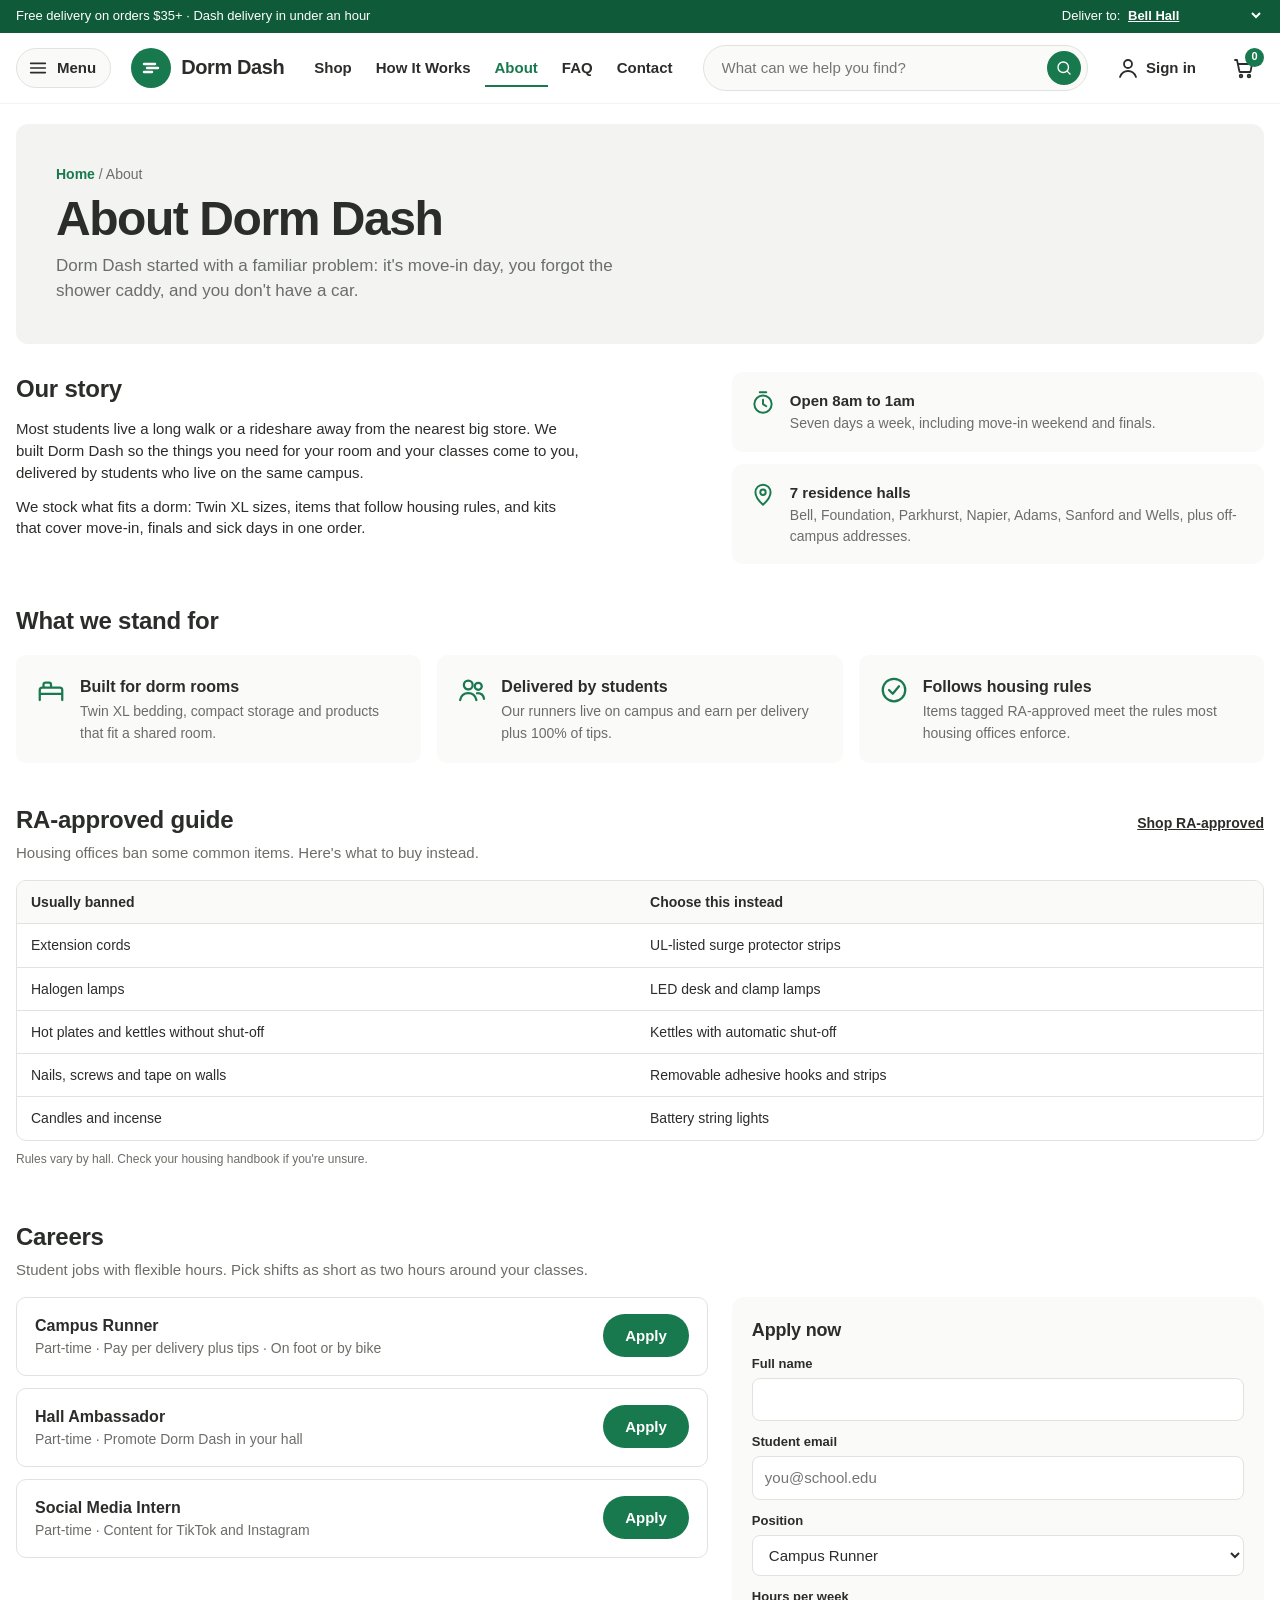
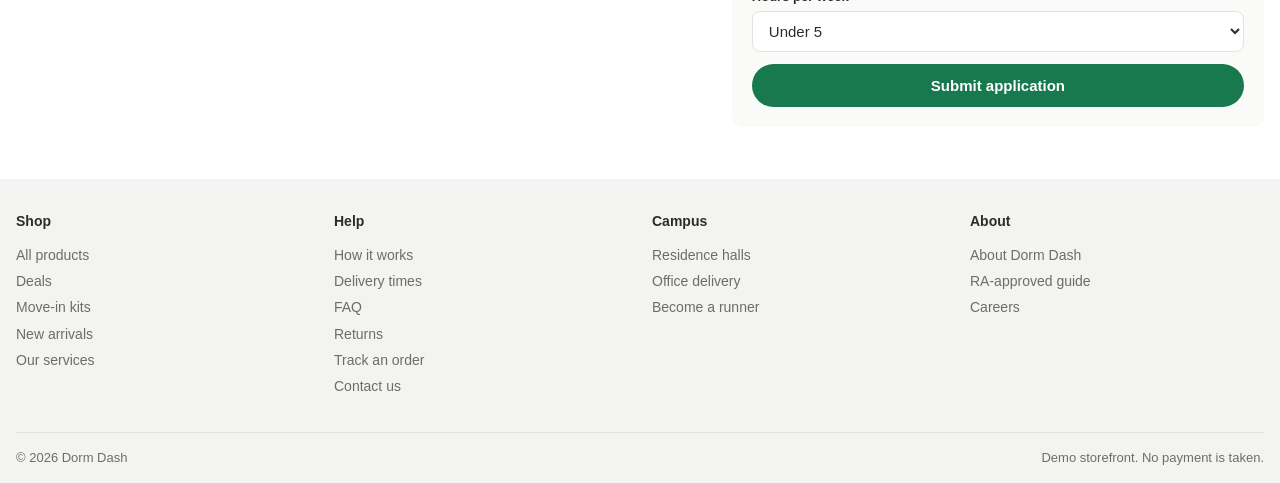
==== commit 0b163a81: "Add files via upload" ====
--- a/about.html
+++ b/about.html
@@ -7,7 +7,7 @@
 <meta name="description" content="Dorm Dash delivers dorm and office essentials to students, using student runners who live on campus.">
 <meta name="theme-color" content="#0F5A39">
 <link rel="icon" href="data:image/svg+xml,%3Csvg xmlns='http://www.w3.org/2000/svg' viewBox='0 0 24 24'%3E%3Ccircle cx='12' cy='12' r='12' fill='%2318794E'/%3E%3Cpath d='M5 8h11M8 12h11M5 16h8' stroke='white' stroke-width='2.4' stroke-linecap='round'/%3E%3C/svg%3E">
-<link rel="stylesheet" href="style.css?v=4">
+<link rel="stylesheet" href="style.css?v=5">
 </head>
 <body data-page="about">
 
@@ -25,7 +25,8 @@
       <span class="mark"><svg viewBox="0 0 24 24" fill="none" stroke="#fff" stroke-width="2.4" stroke-linecap="round" aria-hidden="true"><path d="M5 8h11M8 12h11M5 16h8"/></svg></span>
       <b>Dorm Dash</b>
     </a>
-    <nav class="nav" id="nav" aria-label="Main"><a href="index.html"><svg class="icon" viewBox="0 0 24 24" aria-hidden="true"><path d="M3 11l9-7 9 7v9a1 1 0 0 1-1 1h-5v-6h-6v6H4a1 1 0 0 1-1-1z"/></svg><span><b>Home</b><small>Deals, best sellers and categories</small></span></a><a href="products.html"><svg class="icon" viewBox="0 0 24 24" aria-hidden="true"><rect x="3" y="3" width="7" height="7" rx="1.5"/><rect x="14" y="3" width="7" height="7" rx="1.5"/><rect x="3" y="14" width="7" height="7" rx="1.5"/><rect x="14" y="14" width="7" height="7" rx="1.5"/></svg><span><b>Shop</b><small>All products and our delivery services</small></span></a><a href="how-it-works.html"><svg class="icon" viewBox="0 0 24 24" aria-hidden="true"><path d="M3 7h11v9H3zM14 10h4l3 3v3h-7"/><circle cx="7" cy="18" r="2"/><circle cx="17" cy="18" r="2"/></svg><span><b>How It Works</b><small>Steps, delivery times and halls</small></span></a><a href="about.html" aria-current="page"><svg class="icon" viewBox="0 0 24 24" aria-hidden="true"><circle cx="9" cy="8" r="3.5"/><path d="M2.5 20c.8-3.6 3.4-5.5 6.5-5.5s5.7 1.9 6.5 5.5"/><circle cx="17" cy="9" r="2.8"/><path d="M16 14.6c2.8-.2 5 1.4 5.6 4.4"/></svg><span><b>About</b><small>Our story, RA-approved guide and careers</small></span></a><a href="faq.html"><svg class="icon" viewBox="0 0 24 24" aria-hidden="true"><circle cx="12" cy="12" r="9"/><path d="M9.5 9.5a2.5 2.5 0 1 1 3.5 2.3c-.7.3-1 .9-1 1.7M12 17h.01"/></svg><span><b>FAQ</b><small>Answers about orders, delivery and returns</small></span></a><a href="contact.html"><svg class="icon" viewBox="0 0 24 24" aria-hidden="true"><path d="M4 5h16v11H9l-5 4z"/></svg><span><b>Contact</b><small>Message us, track or return an order</small></span></a></nav>
+    <nav class="nav" id="nav" aria-label="Menu"><a href="index.html"><svg class="icon" viewBox="0 0 24 24" aria-hidden="true"><path d="M3 11l9-7 9 7v9a1 1 0 0 1-1 1h-5v-6h-6v6H4a1 1 0 0 1-1-1z"/></svg><span><b>Home</b><small>Deals, best sellers and categories</small></span></a><a href="products.html"><svg class="icon" viewBox="0 0 24 24" aria-hidden="true"><rect x="3" y="3" width="7" height="7" rx="1.5"/><rect x="14" y="3" width="7" height="7" rx="1.5"/><rect x="3" y="14" width="7" height="7" rx="1.5"/><rect x="14" y="14" width="7" height="7" rx="1.5"/></svg><span><b>Shop</b><small>All products and our delivery services</small></span></a><a href="how-it-works.html"><svg class="icon" viewBox="0 0 24 24" aria-hidden="true"><path d="M3 7h11v9H3zM14 10h4l3 3v3h-7"/><circle cx="7" cy="18" r="2"/><circle cx="17" cy="18" r="2"/></svg><span><b>How It Works</b><small>Steps, delivery times and halls</small></span></a><a href="about.html" aria-current="page"><svg class="icon" viewBox="0 0 24 24" aria-hidden="true"><circle cx="9" cy="8" r="3.5"/><path d="M2.5 20c.8-3.6 3.4-5.5 6.5-5.5s5.7 1.9 6.5 5.5"/><circle cx="17" cy="9" r="2.8"/><path d="M16 14.6c2.8-.2 5 1.4 5.6 4.4"/></svg><span><b>About</b><small>Our story, RA-approved guide and careers</small></span></a><a href="faq.html"><svg class="icon" viewBox="0 0 24 24" aria-hidden="true"><circle cx="12" cy="12" r="9"/><path d="M9.5 9.5a2.5 2.5 0 1 1 3.5 2.3c-.7.3-1 .9-1 1.7M12 17h.01"/></svg><span><b>FAQ</b><small>Answers about orders, delivery and returns</small></span></a><a href="contact.html"><svg class="icon" viewBox="0 0 24 24" aria-hidden="true"><path d="M4 5h16v11H9l-5 4z"/></svg><span><b>Contact</b><small>Message us, track or return an order</small></span></a></nav>
+    <nav class="toplinks" aria-label="Main"><a href="products.html">Shop</a><a href="how-it-works.html">How It Works</a><a href="about.html" aria-current="page">About</a><a href="faq.html">FAQ</a><a href="contact.html">Contact</a></nav>
     <form class="search" id="searchForm" role="search">
       <label for="q" class="sr">Search products</label>
       <input id="q" type="search" placeholder="What can we help you find?" autocomplete="off">
@@ -124,6 +125,6 @@
 <nav class="tabbar" aria-label="Quick links"><a class="tab" href="index.html"><svg class="icon" viewBox="0 0 24 24" aria-hidden="true"><path d="M3 11l9-7 9 7v9a1 1 0 0 1-1 1h-5v-6h-6v6H4a1 1 0 0 1-1-1z"/></svg>Home</a><a class="tab" href="products.html"><svg class="icon" viewBox="0 0 24 24" aria-hidden="true"><rect x="3" y="3" width="7" height="7" rx="1.5"/><rect x="14" y="3" width="7" height="7" rx="1.5"/><rect x="3" y="14" width="7" height="7" rx="1.5"/><rect x="14" y="14" width="7" height="7" rx="1.5"/></svg>Shop</a><a class="tab" href="faq.html"><svg class="icon" viewBox="0 0 24 24" aria-hidden="true"><circle cx="12" cy="12" r="9"/><path d="M9.5 9.5a2.5 2.5 0 1 1 3.5 2.3c-.7.3-1 .9-1 1.7M12 17h.01"/></svg>Help</a><a class="tab" href="contact.html#track"><svg class="icon" viewBox="0 0 24 24" aria-hidden="true"><path d="M3 7h11v9H3zM14 10h4l3 3v3h-7"/><circle cx="7" cy="18" r="2"/><circle cx="17" cy="18" r="2"/></svg>Orders</a><button class="tab" id="tabCart" aria-label="Open cart"><svg class="icon" viewBox="0 0 24 24" aria-hidden="true"><path d="M3 4h2l2.4 11.2a1 1 0 0 0 1 .8h9.2a1 1 0 0 0 1-.8L20 8H6.2"/><circle cx="9" cy="20" r="1.3"/><circle cx="17" cy="20" r="1.3"/></svg>Cart<span class="count num" id="tabCount">0</span></button></nav>
 <div class="toast" id="toast" role="status" aria-live="polite"></div>
 
-<script src="app.js?v=4"></script>
+<script src="app.js?v=5"></script>
 </body>
 </html>
--- a/style.css
+++ b/style.css
@@ -412,3 +412,10 @@
   .acct{padding:8px 6px}
   .nav{left:12px;width:calc(100% - 24px)}
 }
+
+/* Desktop link bar (unchanged from before; hidden on smaller screens like before) */
+.toplinks{display:flex;gap:4px}
+.toplinks a{text-decoration:none;font-weight:600;padding:8px 10px;border-radius:6px;white-space:nowrap}
+.toplinks a:hover{background:var(--gray-1)}
+.toplinks a[aria-current="page"]{color:var(--green);box-shadow:inset 0 -2px 0 var(--green);border-radius:0}
+@media (max-width:1100px){.toplinks{display:none}}
